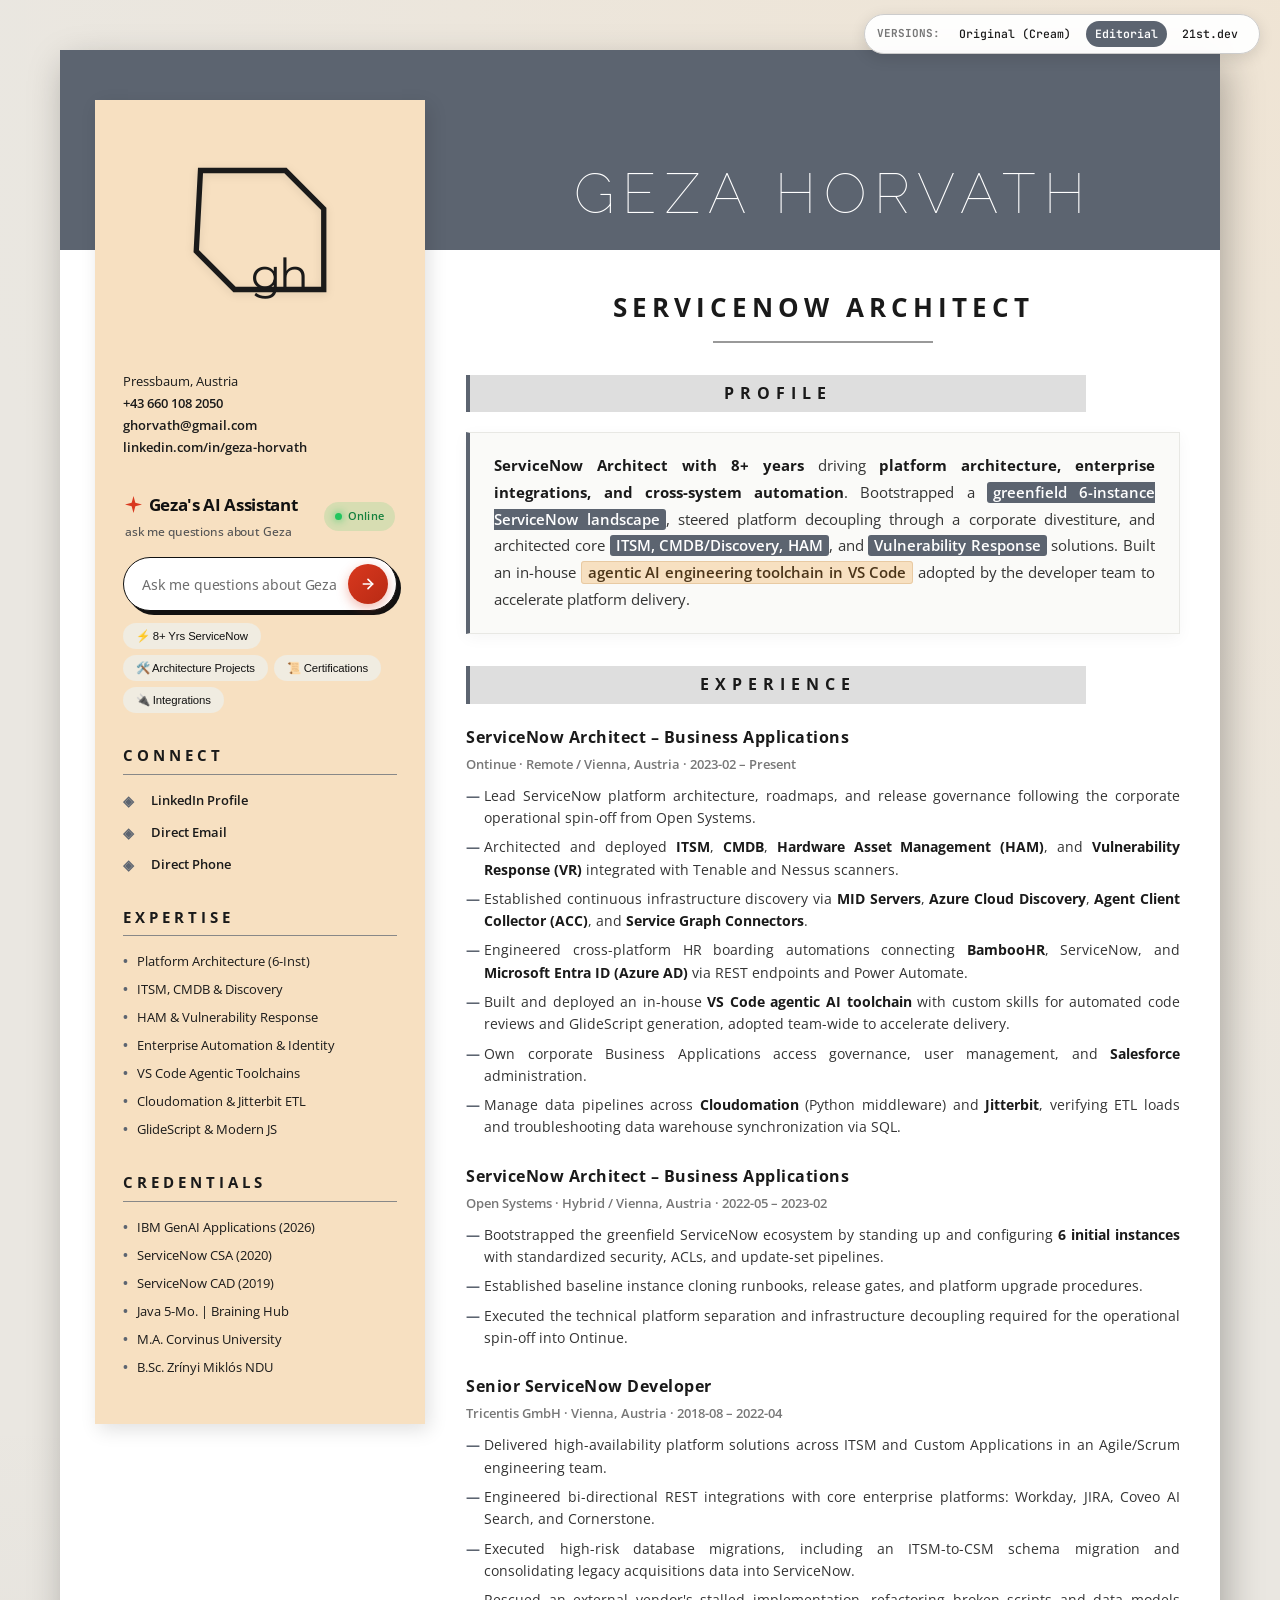
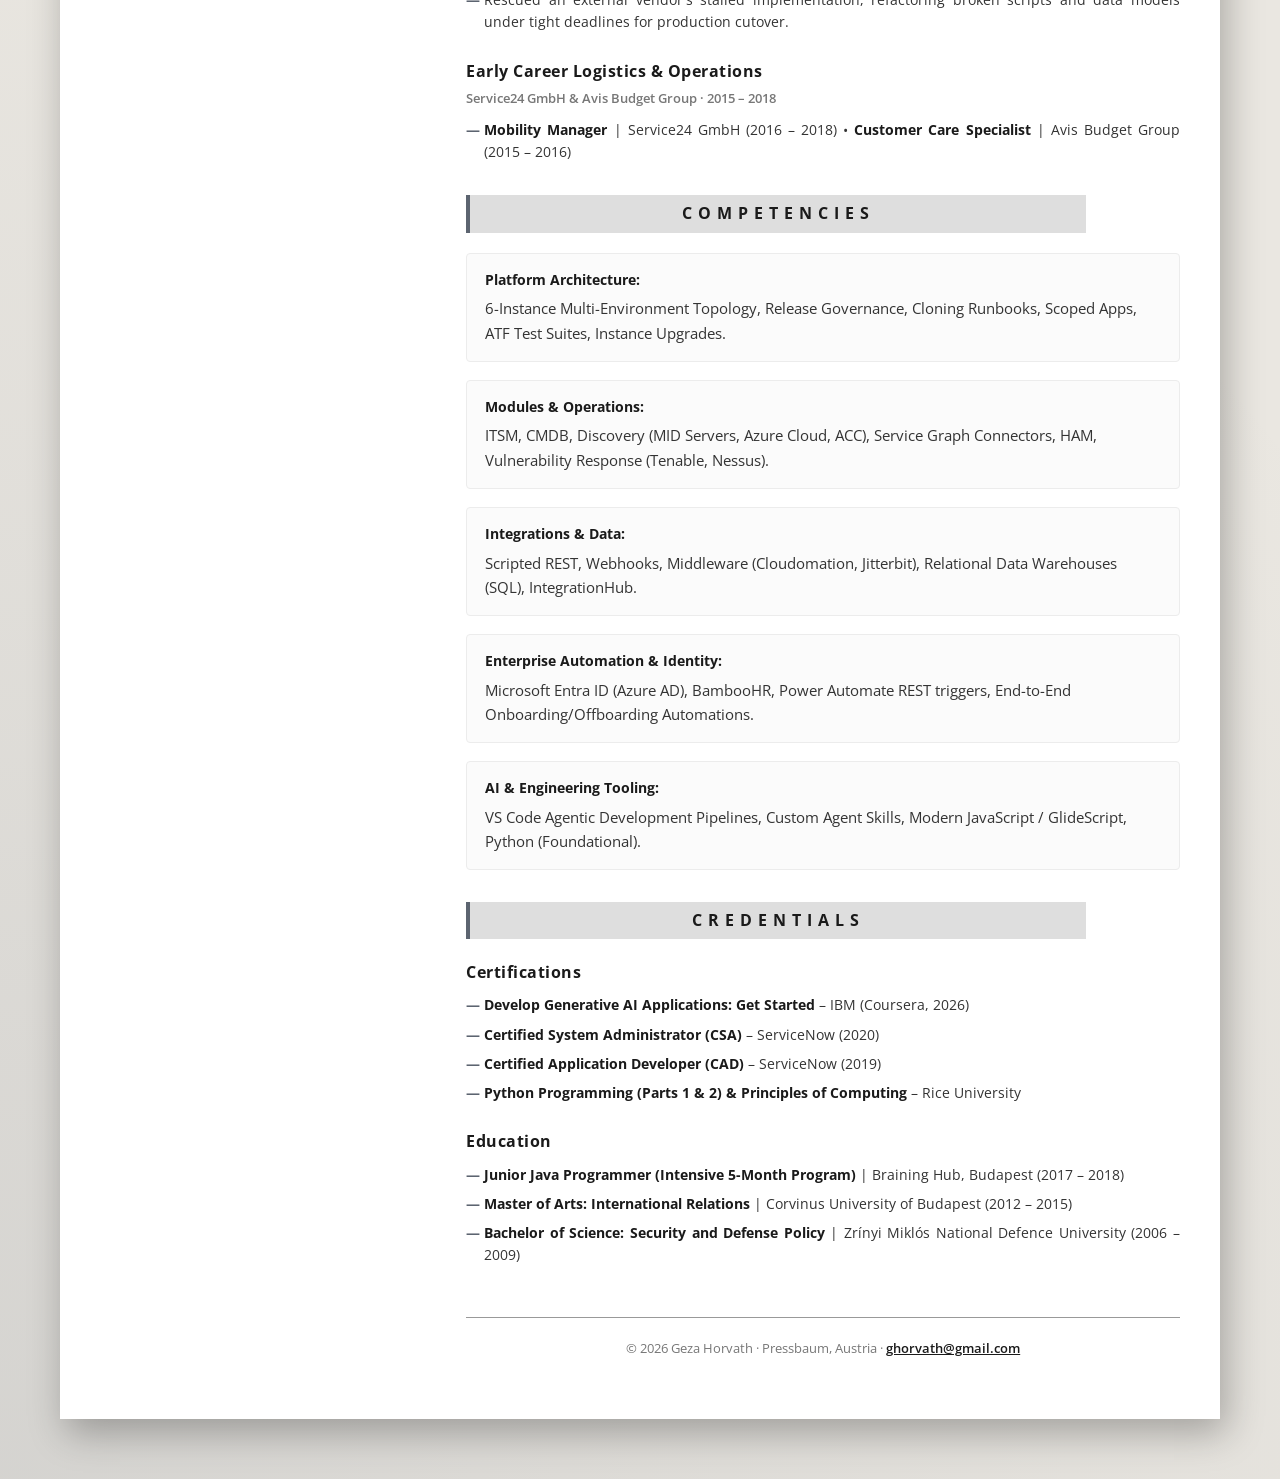
==== v3-mavrk/index.html @ 0e95a92c "Initial commit: Geza CV website with 3 portfolio variants and AI Assistant" ====
<!DOCTYPE html>
<html lang="en">
<head>
  <meta charset="UTF-8">
  <meta name="viewport" content="width=device-width, initial-scale=1.0">
  <title>Geza Horvath — ServiceNow Architect (Editorial Poster Style)</title>
  <meta name="description" content="Resume of Geza Horvath, Enterprise ServiceNow Architect, designed in the editorial poster layout inspired by Kyle Shanks (mavrK).">
  <!-- Fonts -->
  <link href="https://fonts.googleapis.com/css2?family=Montserrat:wght@300;400;600;700&family=Open+Sans:ital,wght@0,300;0,400;0,600;0,700;1,400&family=Raleway:wght@100;200;300;400&family=JetBrains+Mono:wght@400;600&display=swap" rel="stylesheet">
  <link rel="stylesheet" href="styles.css">
  <link rel="stylesheet" href="../shared/chat-widget.css">
</head>
<body>

  <!-- Floating Version Switcher Bar -->
  <div class="version-nav" aria-label="Version Switcher">
    <span class="v-label">Versions:</span>
    <a href="/" class="v-btn">Original (Cream)</a>
    <a href="/v3-mavrk/" class="v-btn active">Editorial</a>
    <a href="/v5-sidebar/" class="v-btn">21st.dev</a>
  </div>

  <div class="page-frame">
    <div class="page">

      <!-- TOP BAR WITH ULTRA-LIGHT TRACKED NAME -->
      <header class="top-bar">
        <div class="name-container">
          <h1 class="author-name">Geza Horvath</h1>
        </div>
      </header>

      <!-- OVERLAPPING WARM BUFF SIDEBAR -->
      <aside class="side-bar">
        
        <!-- Geometric Logo Monogram -->
        <div class="mugshot">
          <div class="logo">
            <svg viewBox="0 0 80 80" class="logo-svg">
              <path d="M 12 12 L 52 12 L 70 30 L 70 68 L 28 68 L 10 50 Z" stroke-width="2.5" fill="none"/>
            </svg>
            <span class="logo-text">gh</span>
          </div>
        </div>

        <div class="contact-details">
          <p class="contact-line">Pressbaum, Austria</p>
          <p class="contact-line"><a href="tel:+436601082050" onclick="event.preventDefault(); copyText('+43 660 108 2050', 'Phone');" title="Click to copy">+43 660 108 2050</a></p>
          <p class="contact-line"><a href="mailto:ghorvath@gmail.com" onclick="event.preventDefault(); copyText('ghorvath@gmail.com', 'Email');" title="Click to copy">ghorvath@gmail.com</a></p>
          <p class="contact-line"><a href="https://www.linkedin.com/in/geza-horvath-16288a185" target="_blank" rel="noreferrer noopener">linkedin.com/in/geza-horvath</a></p>
        </div>

        <!-- Inline AI Cloud Assistant Section -->
        <div id="ai-cloud-container"></div>

        <!-- Social Channels -->
        <h3 class="side-header">Connect</h3>
        <p class="social linkedin">
          <a href="https://www.linkedin.com/in/geza-horvath-16288a185" target="_blank" rel="noreferrer noopener">LinkedIn Profile</a>
        </p>
        <p class="social email">
          <a href="mailto:ghorvath@gmail.com" onclick="event.preventDefault(); copyText('ghorvath@gmail.com', 'Email');">Direct Email</a>
        </p>
        <p class="social phone">
          <a href="tel:+436601082050" onclick="event.preventDefault(); copyText('+43 660 108 2050', 'Phone');">Direct Phone</a>
        </p>

        <!-- Expertise Overview -->
        <h3 class="side-header">Expertise</h3>
        <p class="list-thing">Platform Architecture (6-Inst)</p>
        <p class="list-thing">ITSM, CMDB & Discovery</p>
        <p class="list-thing">HAM & Vulnerability Response</p>
        <p class="list-thing">Enterprise Automation & Identity</p>
        <p class="list-thing">VS Code Agentic Toolchains</p>
        <p class="list-thing">Cloudomation & Jitterbit ETL</p>
        <p class="list-thing">GlideScript & Modern JS</p>

        <!-- Credentials Quick List -->
        <h3 class="side-header">Credentials</h3>
        <p class="list-thing">IBM GenAI Applications (2026)</p>
        <p class="list-thing">ServiceNow CSA (2020)</p>
        <p class="list-thing">ServiceNow CAD (2019)</p>
        <p class="list-thing">Java 5-Mo. | Braining Hub</p>
        <p class="list-thing">M.A. Corvinus University</p>
        <p class="list-thing">B.Sc. Zrínyi Miklós NDU</p>

      </aside>

      <!-- MAIN EDITORIAL CONTENT CONTAINER -->
      <main class="content-container">

        <!-- Title & Subtitle -->
        <h2 class="title">ServiceNow Architect</h2>
        <div class="separator"></div>

        <!-- Section: Profile -->
        <div class="caps greyed">Profile</div>
        <p class="summary-paragraph justified">
          <strong class="highlight-dark">ServiceNow Architect with 8+ years</strong> driving <strong class="highlight-dark">platform architecture, enterprise integrations, and cross-system automation</strong>. Bootstrapped a <strong class="highlight-slate">greenfield 6-instance ServiceNow landscape</strong>, steered platform decoupling through a corporate divestiture, and architected core <strong class="highlight-slate">ITSM, CMDB/Discovery, HAM</strong>, and <strong class="highlight-slate">Vulnerability Response</strong> solutions. Built an in-house <strong class="highlight-buff">agentic AI engineering toolchain in VS Code</strong> adopted by the developer team to accelerate platform delivery.
        </p>

        <!-- Section: Experience -->
        <div class="caps greyed">Experience</div>

        <!-- Job 1 -->
        <div class="job-block">
          <h3 class="job-role">ServiceNow Architect – Business Applications</h3>
          <p class="light">Ontinue · Remote / Vienna, Austria · 2023-02 – Present</p>
          <ul class="verbatim-bullets">
            <li>Lead ServiceNow platform architecture, roadmaps, and release governance following the corporate operational spin-off from Open Systems.</li>
            <li>Architected and deployed <strong>ITSM</strong>, <strong>CMDB</strong>, <strong>Hardware Asset Management (HAM)</strong>, and <strong>Vulnerability Response (VR)</strong> integrated with Tenable and Nessus scanners.</li>
            <li>Established continuous infrastructure discovery via <strong>MID Servers</strong>, <strong>Azure Cloud Discovery</strong>, <strong>Agent Client Collector (ACC)</strong>, and <strong>Service Graph Connectors</strong>.</li>
            <li>Engineered cross-platform HR boarding automations connecting <strong>BambooHR</strong>, ServiceNow, and <strong>Microsoft Entra ID (Azure AD)</strong> via REST endpoints and Power Automate.</li>
            <li>Built and deployed an in-house <strong>VS Code agentic AI toolchain</strong> with custom skills for automated code reviews and GlideScript generation, adopted team-wide to accelerate delivery.</li>
            <li>Own corporate Business Applications access governance, user management, and <strong>Salesforce</strong> administration.</li>
            <li>Manage data pipelines across <strong>Cloudomation</strong> (Python middleware) and <strong>Jitterbit</strong>, verifying ETL loads and troubleshooting data warehouse synchronization via SQL.</li>
          </ul>
        </div>

        <!-- Job 2 -->
        <div class="job-block">
          <h3 class="job-role">ServiceNow Architect – Business Applications</h3>
          <p class="light">Open Systems · Hybrid / Vienna, Austria · 2022-05 – 2023-02</p>
          <ul class="verbatim-bullets">
            <li>Bootstrapped the greenfield ServiceNow ecosystem by standing up and configuring <strong>6 initial instances</strong> with standardized security, ACLs, and update-set pipelines.</li>
            <li>Established baseline instance cloning runbooks, release gates, and platform upgrade procedures.</li>
            <li>Executed the technical platform separation and infrastructure decoupling required for the operational spin-off into Ontinue.</li>
          </ul>
        </div>

        <!-- Job 3 -->
        <div class="job-block">
          <h3 class="job-role">Senior ServiceNow Developer</h3>
          <p class="light">Tricentis GmbH · Vienna, Austria · 2018-08 – 2022-04</p>
          <ul class="verbatim-bullets">
            <li>Delivered high-availability platform solutions across ITSM and Custom Applications in an Agile/Scrum engineering team.</li>
            <li>Engineered bi-directional REST integrations with core enterprise platforms: Workday, JIRA, Coveo AI Search, and Cornerstone.</li>
            <li>Executed high-risk database migrations, including an ITSM-to-CSM schema migration and consolidating legacy acquisitions data into ServiceNow.</li>
            <li>Rescued an external vendor's stalled implementation, refactoring broken scripts and data models under tight deadlines for production cutover.</li>
          </ul>
        </div>

        <!-- Early Career -->
        <div class="job-block">
          <h3 class="job-role">Early Career Logistics & Operations</h3>
          <p class="light">Service24 GmbH & Avis Budget Group · 2015 – 2018</p>
          <ul class="verbatim-bullets">
            <li><strong>Mobility Manager</strong> | Service24 GmbH (2016 – 2018) • <strong>Customer Care Specialist</strong> | Avis Budget Group (2015 – 2016)</li>
          </ul>
        </div>

        <!-- Section: Competencies -->
        <div class="caps greyed">Competencies</div>
        
        <div class="comp-group">
          <h4 class="comp-heading">Platform Architecture:</h4>
          <p class="comp-desc">6-Instance Multi-Environment Topology, Release Governance, Cloning Runbooks, Scoped Apps, ATF Test Suites, Instance Upgrades.</p>
        </div>

        <div class="comp-group">
          <h4 class="comp-heading">Modules & Operations:</h4>
          <p class="comp-desc">ITSM, CMDB, Discovery (MID Servers, Azure Cloud, ACC), Service Graph Connectors, HAM, Vulnerability Response (Tenable, Nessus).</p>
        </div>

        <div class="comp-group">
          <h4 class="comp-heading">Integrations & Data:</h4>
          <p class="comp-desc">Scripted REST, Webhooks, Middleware (Cloudomation, Jitterbit), Relational Data Warehouses (SQL), IntegrationHub.</p>
        </div>

        <div class="comp-group">
          <h4 class="comp-heading">Enterprise Automation & Identity:</h4>
          <p class="comp-desc">Microsoft Entra ID (Azure AD), BambooHR, Power Automate REST triggers, End-to-End Onboarding/Offboarding Automations.</p>
        </div>

        <div class="comp-group">
          <h4 class="comp-heading">AI & Engineering Tooling:</h4>
          <p class="comp-desc">VS Code Agentic Development Pipelines, Custom Agent Skills, Modern JavaScript / GlideScript, Python (Foundational).</p>
        </div>

        <!-- Section: Certifications & Education -->
        <div class="caps greyed">Credentials</div>

        <div class="job-block">
          <h3 class="job-role">Certifications</h3>
          <ul class="verbatim-bullets">
            <li><strong>Develop Generative AI Applications: Get Started</strong> – IBM (Coursera, 2026)</li>
            <li><strong>Certified System Administrator (CSA)</strong> – ServiceNow (2020)</li>
            <li><strong>Certified Application Developer (CAD)</strong> – ServiceNow (2019)</li>
            <li><strong>Python Programming (Parts 1 & 2) & Principles of Computing</strong> – Rice University</li>
          </ul>
        </div>

        <div class="job-block">
          <h3 class="job-role">Education</h3>
          <ul class="verbatim-bullets">
            <li><strong>Junior Java Programmer (Intensive 5-Month Program)</strong> | Braining Hub, Budapest (2017 – 2018)</li>
            <li><strong>Master of Arts: International Relations</strong> | Corvinus University of Budapest (2012 – 2015)</li>
            <li><strong>Bachelor of Science: Security and Defense Policy</strong> | Zrínyi Miklós National Defence University (2006 – 2009)</li>
          </ul>
        </div>

        <footer class="editorial-footer">
          <p>© 2026 Geza Horvath · Pressbaum, Austria · <a href="mailto:ghorvath@gmail.com">ghorvath@gmail.com</a></p>
        </footer>

      </main>

    </div>
  </div>

  <!-- Toast Notification -->
  <div id="toast" class="toast-msg" role="status" aria-live="polite"></div>

  <script src="script.js"></script>
  <script src="../shared/chat-widget.js"></script>
  <script>
    document.addEventListener('DOMContentLoaded', function() {
      ResumeChat.init({
        endpoint: 'http://Gezas-Mac-mini.local:5678/webhook/resume-chat'
      });
    });
  </script>
</body>
</html>
---- v3-mavrk/styles.css ----
/* ==========================================================================
   GEZA HORVATH — PORTFOLIO (VERSION 3: EDITORIAL POSTER STYLE)
   Inspired by: https://codepen.io/mavrK/pen/PzGvdJ
   Palette: Warm Buff (#f7e0c1), Slate Gray (#68707c), Crisp White & Jet Black
   ========================================================================== */

*, *::before, *::after {
  box-sizing: border-box;
  margin: 0;
  padding: 0;
  transition: all 0.25s ease;
}

:root {
  --c-buff: #f7e0c1;
  --c-buff-dark: #e8caa3;
  --c-topbar: #5c6470;
  --c-topbar-dark: #474e59;
  --c-text-dark: #1a1a1a;
  --c-text-body: #333333;
  --c-text-light: #777777;
  --c-greyed: #dedede;
  --c-line: #999999;
  --c-white: #ffffff;

  --font-title: 'Raleway', sans-serif;
  --font-heading: 'Open Sans', sans-serif;
  --font-body: 'Open Sans', sans-serif;
  --font-logo: 'Montserrat', sans-serif;
  --font-mono: 'JetBrains Mono', monospace;
}

html {
  font-size: 15px;
  scroll-behavior: smooth;
}

body {
  font-family: var(--font-body);
  font-size: 14.5px;
  line-height: 1.7;
  color: var(--c-text-body);
  background-color: #eae7e1;
  background-image: 
    radial-gradient(circle at 100% 0%, rgba(247, 224, 193, 0.4) 0%, transparent 40%),
    radial-gradient(circle at 0% 100%, rgba(92, 100, 112, 0.15) 0%, transparent 50%);
  position: relative;
  min-height: 100vh;
  padding-bottom: 60px;
}

/* ==========================================================================
   VERSION SWITCHER BAR
   ========================================================================== */

.version-nav {
  position: fixed;
  top: 14px;
  right: 20px;
  z-index: 100;
  display: flex;
  align-items: center;
  gap: 6px;
  background: rgba(255, 255, 255, 0.94);
  backdrop-filter: blur(12px);
  border: 1px solid #cccccc;
  padding: 6px 12px;
  border-radius: 999px;
  box-shadow: 0 4px 15px rgba(0, 0, 0, 0.12);
}

.v-label {
  font-family: var(--font-mono);
  font-size: 11px;
  font-weight: 700;
  color: var(--c-text-light);
  text-transform: uppercase;
  margin-right: 4px;
}

.v-btn {
  font-family: var(--font-mono);
  font-size: 11.5px;
  font-weight: 500;
  padding: 3px 9px;
  border-radius: 999px;
  color: var(--c-text-dark);
  text-decoration: none;
  transition: all 0.2s ease;
}

.v-btn:hover {
  color: #000;
  background: rgba(0, 0, 0, 0.06);
}

.v-btn.active {
  background: var(--c-topbar);
  color: #fff;
  font-weight: 600;
}

@media (max-width: 800px) {
  .version-nav {
    position: static;
    margin: 12px auto;
    max-width: 92%;
    overflow-x: auto;
    justify-content: flex-start;
  }
}

/* ==========================================================================
   PAGE POSTER CONTAINER
   ========================================================================== */

.page-frame {
  max-width: 1200px;
  margin: 50px auto 0;
  padding: 0 20px;
}

.page {
  position: relative;
  width: 100%;
  background-color: var(--c-white);
  box-shadow: 6px 14px 35px 0px rgba(0, 0, 0, 0.28);
}

/* ==========================================================================
   TOP BAR (DARK SLATE WITH ULTRA-LIGHT NAME)
   ========================================================================== */

.top-bar {
  height: 200px;
  background-color: var(--c-topbar);
  color: #fff;
  position: relative;
  display: flex;
  align-items: flex-end;
  padding-bottom: 25px;
}

.name-container {
  margin-left: calc(340px + 4%);
  width: calc(96% - 340px);
  text-align: center;
}

.author-name {
  font-family: var(--font-title);
  font-size: clamp(32px, 4.5vw, 56px);
  letter-spacing: 8px;
  font-weight: 100;
  text-transform: uppercase;
  line-height: 1.1;
  color: #ffffff;
}

/* ==========================================================================
   OVERLAPPING SIDEBAR (WARM BUFF #f7e0c1)
   ========================================================================== */

.side-bar {
  position: absolute;
  top: 50px;
  left: 3%;
  width: 330px;
  background-color: var(--c-buff);
  padding: 270px 28px 40px;
  z-index: 10;
  box-shadow: 4px 6px 18px rgba(0, 0, 0, 0.12);
}

.mugshot {
  position: absolute;
  top: 35px;
  left: 50%;
  transform: translateX(-50%);
  width: 190px;
  height: 190px;
  display: flex;
  align-items: center;
  justify-content: center;
}

.logo {
  position: relative;
  width: 170px;
  height: 170px;
}

.logo-svg {
  width: 100%;
  height: 100%;
  stroke: #1a1a1a;
  filter: drop-shadow(0 2px 4px rgba(0,0,0,0.1));
}

.logo-text {
  position: absolute;
  top: 54%;
  right: 22%;
  font-family: var(--font-logo);
  font-size: 44px;
  font-weight: 400;
  color: #1a1a1a;
  letter-spacing: -2px;
}

.contact-details {
  margin-bottom: 24px;
}

.contact-line {
  font-size: 13px;
  line-height: 22px;
  color: var(--c-text-dark);
}

.contact-line a {
  color: var(--c-text-dark);
  text-decoration: none;
  font-weight: 600;
}

.contact-line a:hover {
  text-decoration: underline;
  color: var(--c-topbar-dark);
}

/* Side Headers */
.side-header {
  font-family: var(--font-heading);
  font-size: 15px;
  letter-spacing: 4px;
  font-weight: 700;
  text-transform: uppercase;
  color: var(--c-text-dark);
  margin: 30px auto 14px;
  padding-bottom: 5px;
  border-bottom: 1.5px solid #888888;
}

.social {
  position: relative;
  padding-left: 28px;
  margin-bottom: 10px;
  font-size: 13px;
  font-weight: 600;
}

.social a {
  color: var(--c-text-dark);
  text-decoration: none;
}

.social a:hover {
  color: var(--c-topbar-dark);
  text-decoration: underline;
}

.social::before {
  content: "◈";
  position: absolute;
  left: 0;
  top: 0;
  color: var(--c-topbar);
  font-size: 14px;
}

.list-thing {
  font-size: 13px;
  line-height: 22px;
  color: var(--c-text-dark);
  position: relative;
  padding-left: 14px;
  margin-bottom: 6px;
}

.list-thing::before {
  content: "•";
  position: absolute;
  left: 0;
  color: var(--c-topbar);
  font-weight: bold;
}

/* ==========================================================================
   RIGHT CONTENT CONTAINER
   ========================================================================== */

.content-container {
  margin-left: calc(340px + 4%);
  width: calc(96% - 340px);
  padding: 35px 40px 60px 20px;
}

.title {
  text-align: center;
  font-family: var(--font-heading);
  font-size: 26px;
  letter-spacing: 5px;
  font-weight: 700;
  text-transform: uppercase;
  color: var(--c-text-dark);
  margin-bottom: 12px;
}

.separator {
  width: 220px;
  height: 2px;
  background-color: var(--c-line);
  margin: 0 auto 30px;
}

/* Iconic mavrK .caps.greyed banner */
.caps {
  text-transform: uppercase;
}

.greyed {
  background-color: var(--c-greyed);
  width: 100%;
  max-width: 620px;
  text-align: center;
  font-family: var(--font-heading);
  font-size: 16px;
  letter-spacing: 6px;
  font-weight: 700;
  color: var(--c-text-dark);
  padding: 5px 0;
  margin: 32px auto 20px 0;
  border-left: 4px solid var(--c-topbar);
}

.summary-paragraph {
  font-size: 14.5px;
  line-height: 1.84;
  color: var(--c-text-body);
  margin-bottom: 30px;
  padding: 20px 24px;
  background: #fafaf8;
  border: 1px solid #e8e8e4;
  border-left: 4px solid var(--c-topbar);
  box-shadow: 0 4px 15px rgba(0, 0, 0, 0.04);
}

.summary-paragraph.justified {
  text-align: justify;
  text-justify: inter-word;
  hyphens: auto;
}

.summary-paragraph .highlight-dark {
  color: var(--c-text-dark);
  font-weight: 700;
}

.summary-paragraph .highlight-slate {
  color: #ffffff;
  font-weight: 600;
  background: var(--c-topbar);
  padding: 1px 6px;
  border-radius: 3px;
}

.summary-paragraph .highlight-buff {
  color: #4a3419;
  font-weight: 600;
  background: var(--c-buff);
  border: 1px solid var(--c-buff-dark);
  padding: 1px 6px;
  border-radius: 3px;
}

/* Job Blocks */
.job-block {
  margin-bottom: 24px;
}

.job-role {
  font-family: var(--font-heading);
  font-size: 16px;
  letter-spacing: 0.5px;
  font-weight: 700;
  color: var(--c-text-dark);
  margin-bottom: 2px;
}

.light {
  color: var(--c-text-light);
  font-size: 13px;
  font-weight: 600;
  margin-bottom: 10px;
}

/* Verbatim Bullet Points */
.verbatim-bullets {
  list-style: none;
  display: flex;
  flex-direction: column;
  gap: 7px;
  margin-top: 8px;
}

.verbatim-bullets li {
  position: relative;
  padding-left: 18px;
  font-size: 13.5px;
  line-height: 1.65;
  color: var(--c-text-body);
  text-align: justify;
}

.verbatim-bullets li::before {
  content: "—";
  position: absolute;
  left: 0;
  color: var(--c-topbar);
  font-weight: bold;
}

.verbatim-bullets li strong {
  color: var(--c-text-dark);
}

/* Competency Group */
.comp-group {
  margin-bottom: 18px;
  background: #fbfbfb;
  border: 1px solid #ececec;
  padding: 14px 18px;
  border-radius: 4px;
}

.comp-heading {
  font-size: 14px;
  font-weight: 700;
  color: var(--c-text-dark);
  margin-bottom: 6px;
}

/* Editorial Footer */
.editorial-footer {
  margin-top: 50px;
  padding-top: 20px;
  border-top: 1px solid var(--c-line);
  font-size: 12.5px;
  color: var(--c-text-light);
  text-align: center;
}

.editorial-footer a {
  color: var(--c-text-dark);
  font-weight: 600;
}

/* Toast */
.toast-msg {
  position: fixed;
  bottom: 24px;
  right: 24px;
  z-index: 100;
  background: var(--c-topbar-dark);
  color: #fff;
  border: 1px solid var(--c-buff);
  padding: 10px 18px;
  border-radius: 6px;
  font-family: var(--font-mono);
  font-size: 12px;
  box-shadow: 0 8px 20px rgba(0, 0, 0, 0.25);
  opacity: 0;
  transform: translateY(15px);
  transition: all 0.25s ease;
  pointer-events: none;
}

.toast-msg.visible {
  opacity: 1;
  transform: translateY(0);
}

/* Responsive Breakpoints */
@media screen and (max-width: 1024px) {
  .top-bar {
    height: auto;
    padding: 30px 20px;
  }
  .name-container {
    margin-left: 0;
    width: 100%;
  }
  .side-bar {
    position: static;
    width: 100%;
    padding: 30px 24px;
    box-shadow: none;
  }
  .mugshot {
    position: static;
    transform: none;
    margin: 0 auto 20px;
  }
  .content-container {
    margin-left: 0;
    width: 100%;
    padding: 30px 24px;
  }
}
---- shared/chat-widget.css ----
/* ==========================================================================
   AI Career Assistant - Prominent Sidebar Section
   Features:
   - Titled section "Geza's AI Assistant" with subtext & live status bar
   - Large gradient-shadow input (inspired by 21st.dev gradient-chat-input)
   - Animated 3D-effect thinking orb (inspired by Dribbble AI bot sphere)
   - Contoured answer bubble with dynamic sizing & markdown formatting
   ========================================================================== */

:root {
  --ai-card-bg: transparent;
  --ai-card-border: transparent;
  --ai-text-title: #0F172A;
  --ai-text-sub: #64748B;
  --ai-text-body: #1E293B;
  --ai-accent: #B45309;
  --ai-accent-hover: #92400E;
  --ai-accent-rgb: 180, 83, 9;
  --ai-input-bg: #FFFFFF;
  --ai-input-border: #E2DDD0;
  --ai-input-shadow: 0 12px 32px -6px rgba(41, 37, 36, 0.12), 0 4px 12px -2px rgba(0, 0, 0, 0.05);
  --ai-input-shadow-focus: 0 16px 40px -6px rgba(180, 83, 9, 0.22), 0 0 0 3px rgba(180, 83, 9, 0.15);
  --ai-bubble-bg: #FFFFFF;
  --ai-bubble-border: #E8E2D5;
  --ai-bubble-shadow: 0 16px 36px -8px rgba(180, 83, 9, 0.14), 0 4px 14px rgba(0, 0, 0, 0.05);
  --ai-pill-bg: #EFECE3;
  --ai-pill-hover: #E2DDD0;
  --ai-pill-text: #44403C;
  --ai-status-bg: rgba(34, 197, 94, 0.12);
  --ai-status-text: #15803D;
  --ai-status-dot: #22C55E;
}

/* Theme Adaptation: Editorial (v3-mavrk) */
body.editorial-theme,
.page-frame ~ .ai-assistant-container,
body:has(.page-frame) .ai-assistant-container {
  --ai-text-title: #111111;
  --ai-text-sub: #555555;
  --ai-text-body: #111111;
  --ai-accent: #D9381E;
  --ai-accent-hover: #B82A14;
  --ai-accent-rgb: 217, 56, 30;
  --ai-input-bg: #FFFFFF;
  --ai-input-border: #111111;
  --ai-input-shadow: 4px 4px 0px #111111;
  --ai-input-shadow-focus: 6px 6px 0px #D9381E;
  --ai-bubble-bg: #FFFFFF;
  --ai-bubble-border: #111111;
  --ai-bubble-shadow: 6px 6px 0px #111111;
  --ai-pill-bg: #F0ECE1;
  --ai-pill-hover: #E4DDCF;
  --ai-pill-text: #111111;
  --ai-status-bg: rgba(34, 197, 94, 0.15);
  --ai-status-text: #15803D;
}

/* Theme Adaptation: 21st.dev Dark Mode */
html.dark .ai-assistant-container,
body.dark .ai-assistant-container,
.dark .ai-assistant-container {
  --ai-text-title: #F4F4F5;
  --ai-text-sub: #A1A1AA;
  --ai-text-body: #E4E4E7;
  --ai-accent: #38BDF8;
  --ai-accent-hover: #0EA5E9;
  --ai-accent-rgb: 56, 189, 248;
  --ai-input-bg: #18181B;
  --ai-input-border: #27272A;
  --ai-input-shadow: 0 16px 36px -8px rgba(0, 0, 0, 0.6), 0 4px 12px rgba(0, 0, 0, 0.4);
  --ai-input-shadow-focus: 0 18px 42px -6px rgba(56, 189, 248, 0.25), 0 0 0 2px rgba(56, 189, 248, 0.3);
  --ai-bubble-bg: #18181B;
  --ai-bubble-border: #27272A;
  --ai-bubble-shadow: 0 16px 38px -8px rgba(0, 0, 0, 0.6);
  --ai-pill-bg: #27272A;
  --ai-pill-hover: #3F3F46;
  --ai-pill-text: #E4E4E7;
  --ai-status-bg: rgba(34, 197, 94, 0.18);
  --ai-status-text: #4ADE80;
}

/* ==========================================================================
   AI ASSISTANT CONTAINER & CARD
   ========================================================================== */

.ai-assistant-container {
  margin-top: 32px;
  margin-bottom: 28px;
  width: 100%;
  max-width: 440px;
  display: flex;
  flex-direction: column;
  gap: 14px;
  font-family: inherit;
  position: relative;
  z-index: 20;
}

/* Section Header: Title, Subtext, and Status Bar */
.ai-section-header {
  display: flex;
  align-items: center;
  justify-content: space-between;
  gap: 12px;
  padding: 0 2px;
}

.ai-titles {
  display: flex;
  flex-direction: column;
  gap: 3px;
}

.ai-section-title {
  font-size: 1.15rem;
  font-weight: 700;
  letter-spacing: -0.02em;
  color: var(--ai-text-title);
  margin: 0;
  display: flex;
  align-items: center;
  gap: 7px;
}

.ai-sparkle-icon {
  display: inline-flex;
  color: var(--ai-accent);
}

.ai-section-subtext {
  font-size: 0.82rem;
  font-weight: 500;
  color: var(--ai-text-sub);
  margin: 0;
  letter-spacing: -0.01em;
}

/* Live Status Badge */
.ai-status-badge {
  display: inline-flex;
  align-items: center;
  gap: 6px;
  padding: 5px 11px;
  border-radius: 9999px;
  background-color: var(--ai-status-bg);
  color: var(--ai-status-text);
  font-size: 0.74rem;
  font-weight: 600;
  letter-spacing: 0.01em;
  flex-shrink: 0;
  user-select: none;
}

.ai-status-dot {
  width: 7px;
  height: 7px;
  border-radius: 50%;
  background-color: var(--ai-status-dot);
  box-shadow: 0 0 8px var(--ai-status-dot);
  animation: aiStatusPulse 2s infinite ease-in-out;
}

@keyframes aiStatusPulse {
  0%, 100% { opacity: 1; transform: scale(1); }
  50% { opacity: 0.5; transform: scale(0.85); }
}

/* ==========================================================================
   LARGER GRADIENT CHAT INPUT BAR (Inspired by 21st.dev Gradient Input)
   ========================================================================== */

.ai-input-form {
  position: relative;
  display: flex;
  align-items: center;
  background-color: var(--ai-input-bg);
  border: 1.5px solid var(--ai-input-border);
  border-radius: 9999px;
  padding: 6px 8px 6px 18px;
  min-height: 54px;
  box-shadow: var(--ai-input-shadow);
  transition: all 0.25s cubic-bezier(0.16, 1, 0.3, 1);
}

.ai-input-form:hover {
  border-color: var(--ai-accent);
}

.ai-input-form:focus-within {
  border-color: var(--ai-accent);
  box-shadow: var(--ai-input-shadow-focus);
  transform: translateY(-1px);
}

.ai-input-field {
  flex: 1;
  background: transparent;
  border: none;
  outline: none;
  color: var(--ai-text-title);
  font-family: inherit;
  font-size: 0.94rem;
  font-weight: 450;
  letter-spacing: -0.01em;
  padding-right: 10px;
}

.ai-input-field::placeholder {
  color: var(--ai-text-sub);
  opacity: 0.85;
}

/* Modern Circular Submit Button */
.ai-send-btn {
  width: 40px;
  height: 40px;
  border-radius: 50%;
  background: linear-gradient(135deg, var(--ai-accent), var(--ai-accent-hover));
  color: #FFFFFF;
  border: none;
  display: flex;
  align-items: center;
  justify-content: center;
  cursor: pointer;
  flex-shrink: 0;
  box-shadow: 0 4px 12px rgba(var(--ai-accent-rgb), 0.35);
  transition: all 0.22s cubic-bezier(0.16, 1, 0.3, 1);
}

.ai-send-btn:hover:not(:disabled) {
  transform: scale(1.08);
  box-shadow: 0 6px 16px rgba(var(--ai-accent-rgb), 0.45);
}

.ai-send-btn:disabled {
  opacity: 0.45;
  cursor: not-allowed;
  transform: none;
  box-shadow: none;
}

/* ==========================================================================
   QUICK SUGGESTION PILLS
   ========================================================================== */

.ai-suggestion-pills {
  display: flex;
  flex-wrap: wrap;
  gap: 6px;
  margin-top: -2px;
}

.ai-pill-btn {
  background-color: var(--ai-pill-bg);
  color: var(--ai-pill-text);
  border: 1px solid transparent;
  border-radius: 9999px;
  padding: 5px 12px;
  font-size: 0.76rem;
  font-weight: 500;
  cursor: pointer;
  letter-spacing: -0.01em;
  transition: all 0.18s cubic-bezier(0.16, 1, 0.3, 1);
  user-select: none;
}

.ai-pill-btn:hover {
  background-color: var(--ai-pill-hover);
  border-color: var(--ai-accent);
  color: var(--ai-accent);
  transform: translateY(-1px);
}

/* ==========================================================================
   ANIMATED THINKING ORB (Inspired by Dribbble AI Chat Bot Sphere)
   ========================================================================== */

.ai-stage {
  width: 100%;
  min-height: 0;
  display: none;
  margin-top: 4px;
  position: relative;
}

.ai-stage.active {
  display: block;
  animation: aiStageAppear 0.3s cubic-bezier(0.16, 1, 0.3, 1) forwards;
}

@keyframes aiStageAppear {
  0% { opacity: 0; transform: translateY(10px) scale(0.97); }
  100% { opacity: 1; transform: translateY(0) scale(1); }
}

.ai-thinking-card {
  display: flex;
  flex-direction: column;
  align-items: center;
  justify-content: center;
  gap: 16px;
  padding: 26px 20px;
  background-color: var(--ai-bubble-bg);
  border: 1.5px solid var(--ai-bubble-border);
  border-radius: 24px;
  box-shadow: var(--ai-bubble-shadow);
  position: relative;
  overflow: hidden;
}

/* The Luminous AI Orb */
.ai-orb-wrapper {
  position: relative;
  width: 64px;
  height: 64px;
  display: flex;
  align-items: center;
  justify-content: center;
}

/* Ambient Glow Aura */
.ai-orb-glow {
  position: absolute;
  width: 80px;
  height: 80px;
  border-radius: 50%;
  background: radial-gradient(circle, rgba(var(--ai-accent-rgb), 0.45) 0%, rgba(245, 158, 11, 0.25) 50%, transparent 75%);
  filter: blur(12px);
  animation: orbGlowPulse 2.4s infinite ease-in-out;
}

/* Inner Morphing Spherical Core */
.ai-orb-core {
  position: relative;
  width: 52px;
  height: 52px;
  border-radius: 50%;
  background: radial-gradient(circle at 35% 30%, #FFE082 0%, var(--ai-accent) 45%, #7C2D12 85%);
  box-shadow: 
    inset 0 2px 6px rgba(255, 255, 255, 0.8),
    inset 0 -3px 8px rgba(0, 0, 0, 0.4),
    0 8px 24px rgba(var(--ai-accent-rgb), 0.4);
  animation: orbFluidMorph 3.5s infinite ease-in-out, orbRotate 6s infinite linear;
  overflow: hidden;
}

/* Internal Swirling Wave Layer */
.ai-orb-wave {
  position: absolute;
  top: -20%;
  left: -20%;
  width: 140%;
  height: 140%;
  border-radius: 42%;
  background: radial-gradient(circle at 50% 50%, rgba(255, 255, 255, 0.6) 0%, transparent 60%);
  animation: orbWaveSpin 2.8s infinite linear;
  mix-blend-mode: overlay;
}

@keyframes orbGlowPulse {
  0%, 100% { transform: scale(0.95); opacity: 0.55; }
  50% { transform: scale(1.2); opacity: 0.9; }
}

@keyframes orbFluidMorph {
  0%, 100% { border-radius: 50% 50% 48% 52% / 52% 48% 50% 50%; transform: scale(1); }
  33% { border-radius: 54% 46% 52% 48% / 46% 54% 48% 52%; transform: scale(1.05); }
  66% { border-radius: 48% 52% 46% 54% / 52% 48% 54% 46%; transform: scale(0.97); }
}

@keyframes orbRotate {
  0% { transform: rotate(0deg); }
  100% { transform: rotate(360deg); }
}

@keyframes orbWaveSpin {
  0% { transform: rotate(0deg); }
  100% { transform: rotate(-360deg); }
}

/* Thinking Text Label */
.ai-thinking-label {
  display: flex;
  align-items: center;
  gap: 8px;
  font-size: 0.84rem;
  font-weight: 500;
  color: var(--ai-text-sub);
  letter-spacing: -0.01em;
}

.ai-thinking-dots {
  display: inline-flex;
  gap: 4px;
}

.ai-thinking-dots span {
  width: 5px;
  height: 5px;
  border-radius: 50%;
  background-color: var(--ai-accent);
  animation: dotPulse 1.2s infinite ease-in-out;
}

.ai-thinking-dots span:nth-child(2) { animation-delay: 0.2s; }
.ai-thinking-dots span:nth-child(3) { animation-delay: 0.4s; }

@keyframes dotPulse {
  0%, 80%, 100% { transform: scale(0.7); opacity: 0.4; }
  40% { transform: scale(1.2); opacity: 1; }
}

/* ==========================================================================
   APPROPRIATELY SIZED ANSWER BUBBLE
   ========================================================================== */

.ai-answer-bubble {
  background-color: var(--ai-bubble-bg);
  color: var(--ai-text-body);
  border: 1.5px solid var(--ai-bubble-border);
  border-radius: 22px 22px 22px 8px;
  padding: 18px 20px 16px 20px;
  box-shadow: var(--ai-bubble-shadow);
  display: flex;
  flex-direction: column;
  gap: 10px;
  position: relative;
  transition: all 0.25s ease;
  animation: bubbleFloat 4s infinite ease-in-out;
}

@keyframes bubbleFloat {
  0%, 100% { transform: translateY(0); }
  50% { transform: translateY(-3px); }
}

/* Bubble Header: Question Pill & Dismiss ✕ */
.ai-bubble-header {
  display: flex;
  align-items: center;
  justify-content: space-between;
  gap: 10px;
  border-bottom: 1px solid var(--ai-bubble-border);
  padding-bottom: 8px;
}

.ai-question-tag {
  font-size: 0.78rem;
  font-weight: 600;
  color: var(--ai-accent);
  background-color: var(--ai-pill-bg);
  padding: 3px 10px;
  border-radius: 9999px;
  max-width: calc(100% - 28px);
  white-space: nowrap;
  overflow: hidden;
  text-overflow: ellipsis;
}

.ai-dismiss-btn {
  background: transparent;
  border: none;
  color: var(--ai-text-sub);
  cursor: pointer;
  padding: 3px;
  width: 24px;
  height: 24px;
  border-radius: 50%;
  display: flex;
  align-items: center;
  justify-content: center;
  transition: all 0.15s ease;
  flex-shrink: 0;
}

.ai-dismiss-btn:hover {
  background-color: var(--ai-pill-hover);
  color: var(--ai-text-title);
  transform: scale(1.1);
}

/* Bubble Body: Rendered Answer */
.ai-bubble-body {
  font-size: 0.89rem;
  line-height: 1.55;
  color: var(--ai-text-body);
  max-height: 320px;
  overflow-y: auto;
  scrollbar-width: thin;
  padding-right: 4px;
}

.ai-bubble-body p {
  margin: 0 0 8px 0;
}

.ai-bubble-body p:last-child {
  margin-bottom: 0;
}

.ai-bubble-body ul, .ai-bubble-body ol {
  margin: 6px 0;
  padding-left: 18px;
}

.ai-bubble-body li {
  margin-bottom: 4px;
}

.ai-bubble-body a {
  color: var(--ai-accent);
  text-decoration: underline;
  font-weight: 500;
}

/* Bubble Footer: Clean Latency Tag (No host/model mentions) */
.ai-bubble-footer {
  display: flex;
  align-items: center;
  justify-content: flex-end;
  font-size: 0.72rem;
  color: var(--ai-text-sub);
  margin-top: 4px;
}

.ai-bubble-latency {
  font-weight: 500;
  letter-spacing: -0.01em;
}

/* Responsive */
@media (max-width: 1023px) {
  .ai-assistant-container {
    max-width: 100%;
    margin-top: 24px;
    margin-bottom: 28px;
  }
}
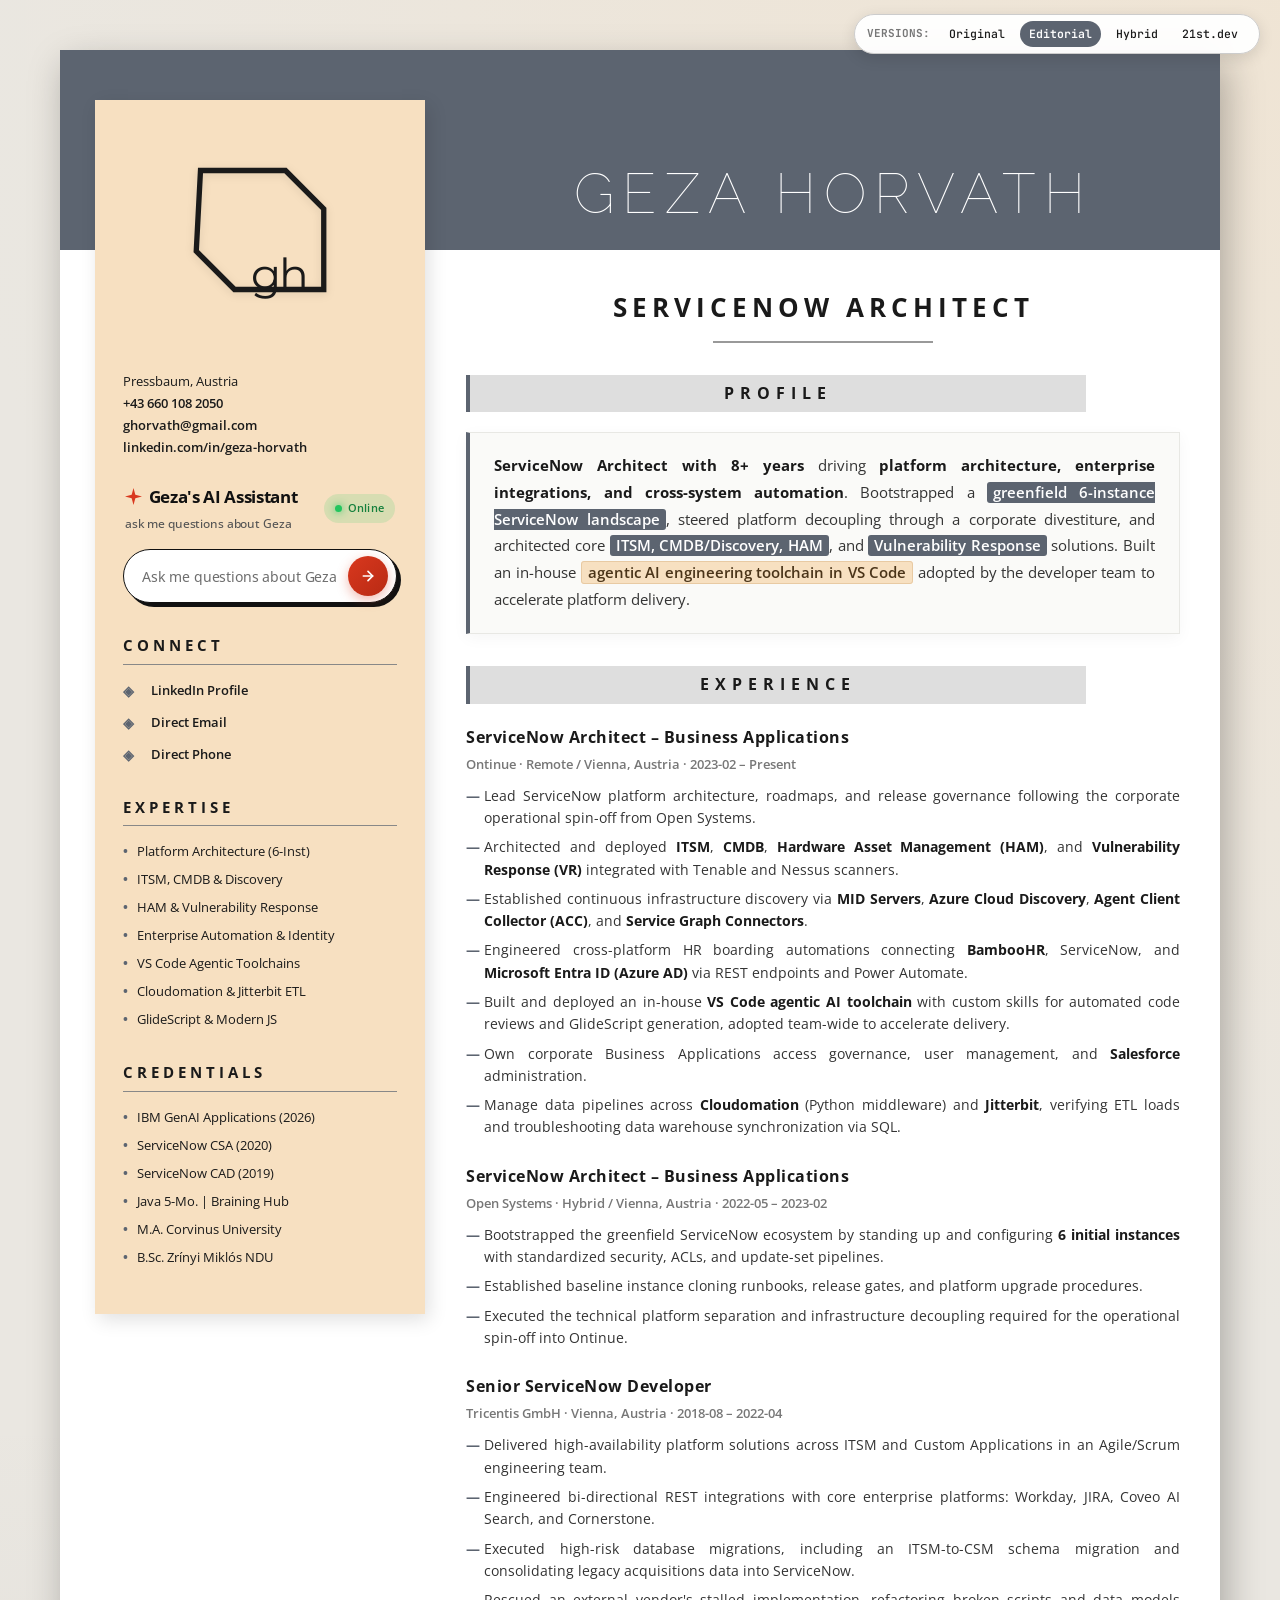
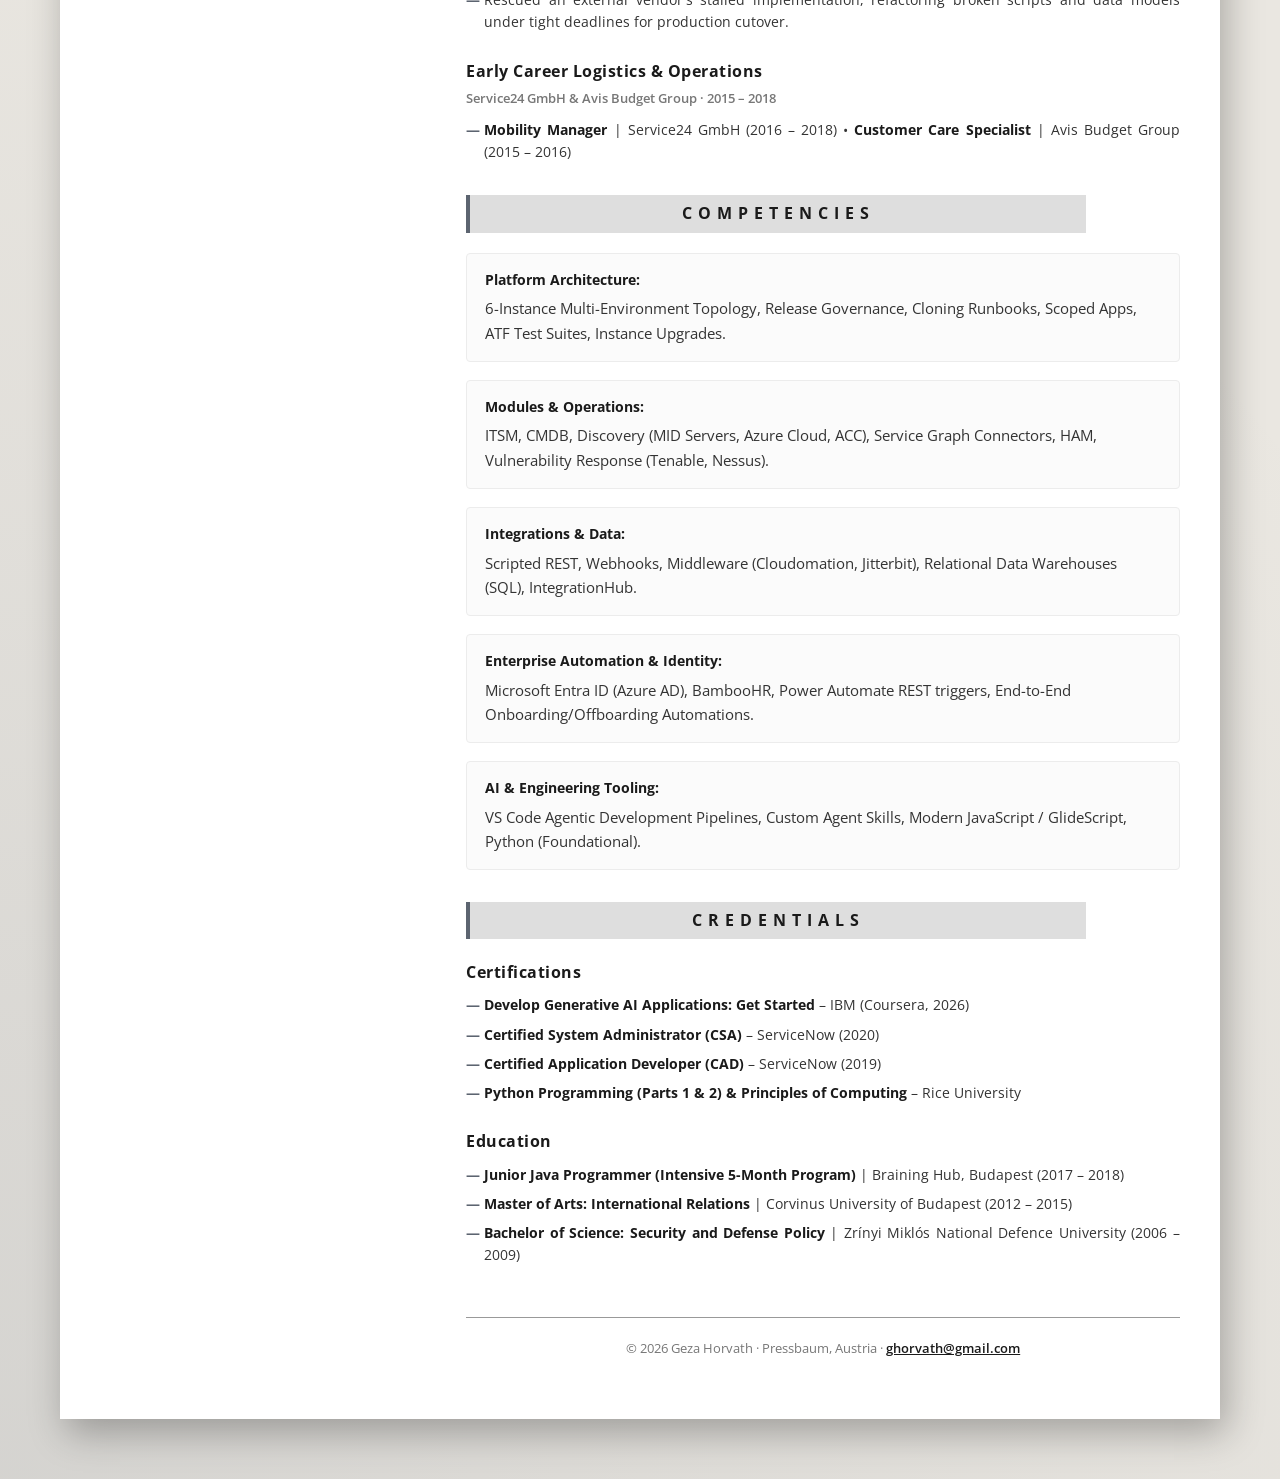
==== commit 15034b6c: "initial commit of the hybrid page" ====
--- a/v3-mavrk/index.html
+++ b/v3-mavrk/index.html
@@ -15,8 +15,9 @@
   <!-- Floating Version Switcher Bar -->
   <div class="version-nav" aria-label="Version Switcher">
     <span class="v-label">Versions:</span>
-    <a href="/" class="v-btn">Original (Cream)</a>
+    <a href="/" class="v-btn">Original</a>
     <a href="/v3-mavrk/" class="v-btn active">Editorial</a>
+    <a href="/v4-editorial/" class="v-btn">Hybrid</a>
     <a href="/v5-sidebar/" class="v-btn">21st.dev</a>
   </div>
 
--- a/shared/chat-widget.css
+++ b/shared/chat-widget.css
@@ -84,8 +84,8 @@
    ========================================================================== */
 
 .ai-assistant-container {
-  margin-top: 32px;
-  margin-bottom: 28px;
+  margin-top: 24px;
+  margin-bottom: 24px;
   width: 100%;
   max-width: 440px;
   display: flex;
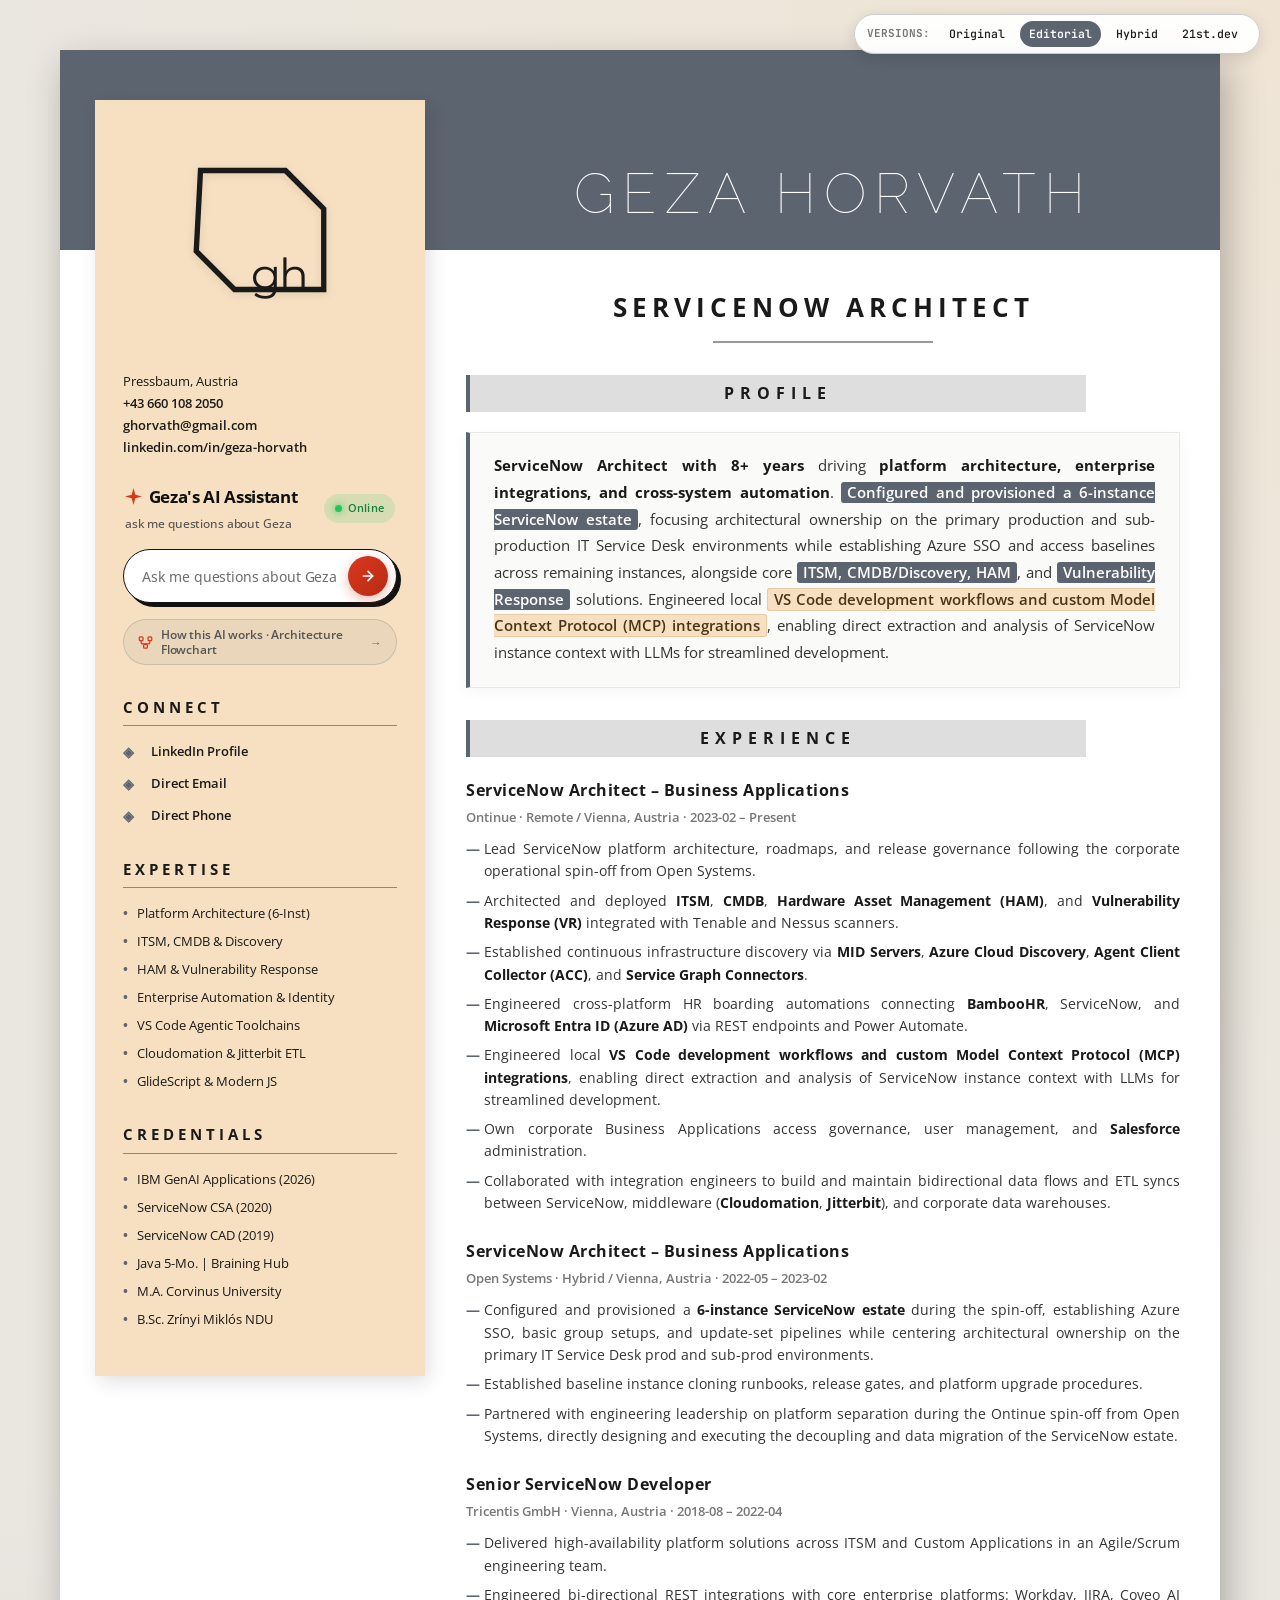
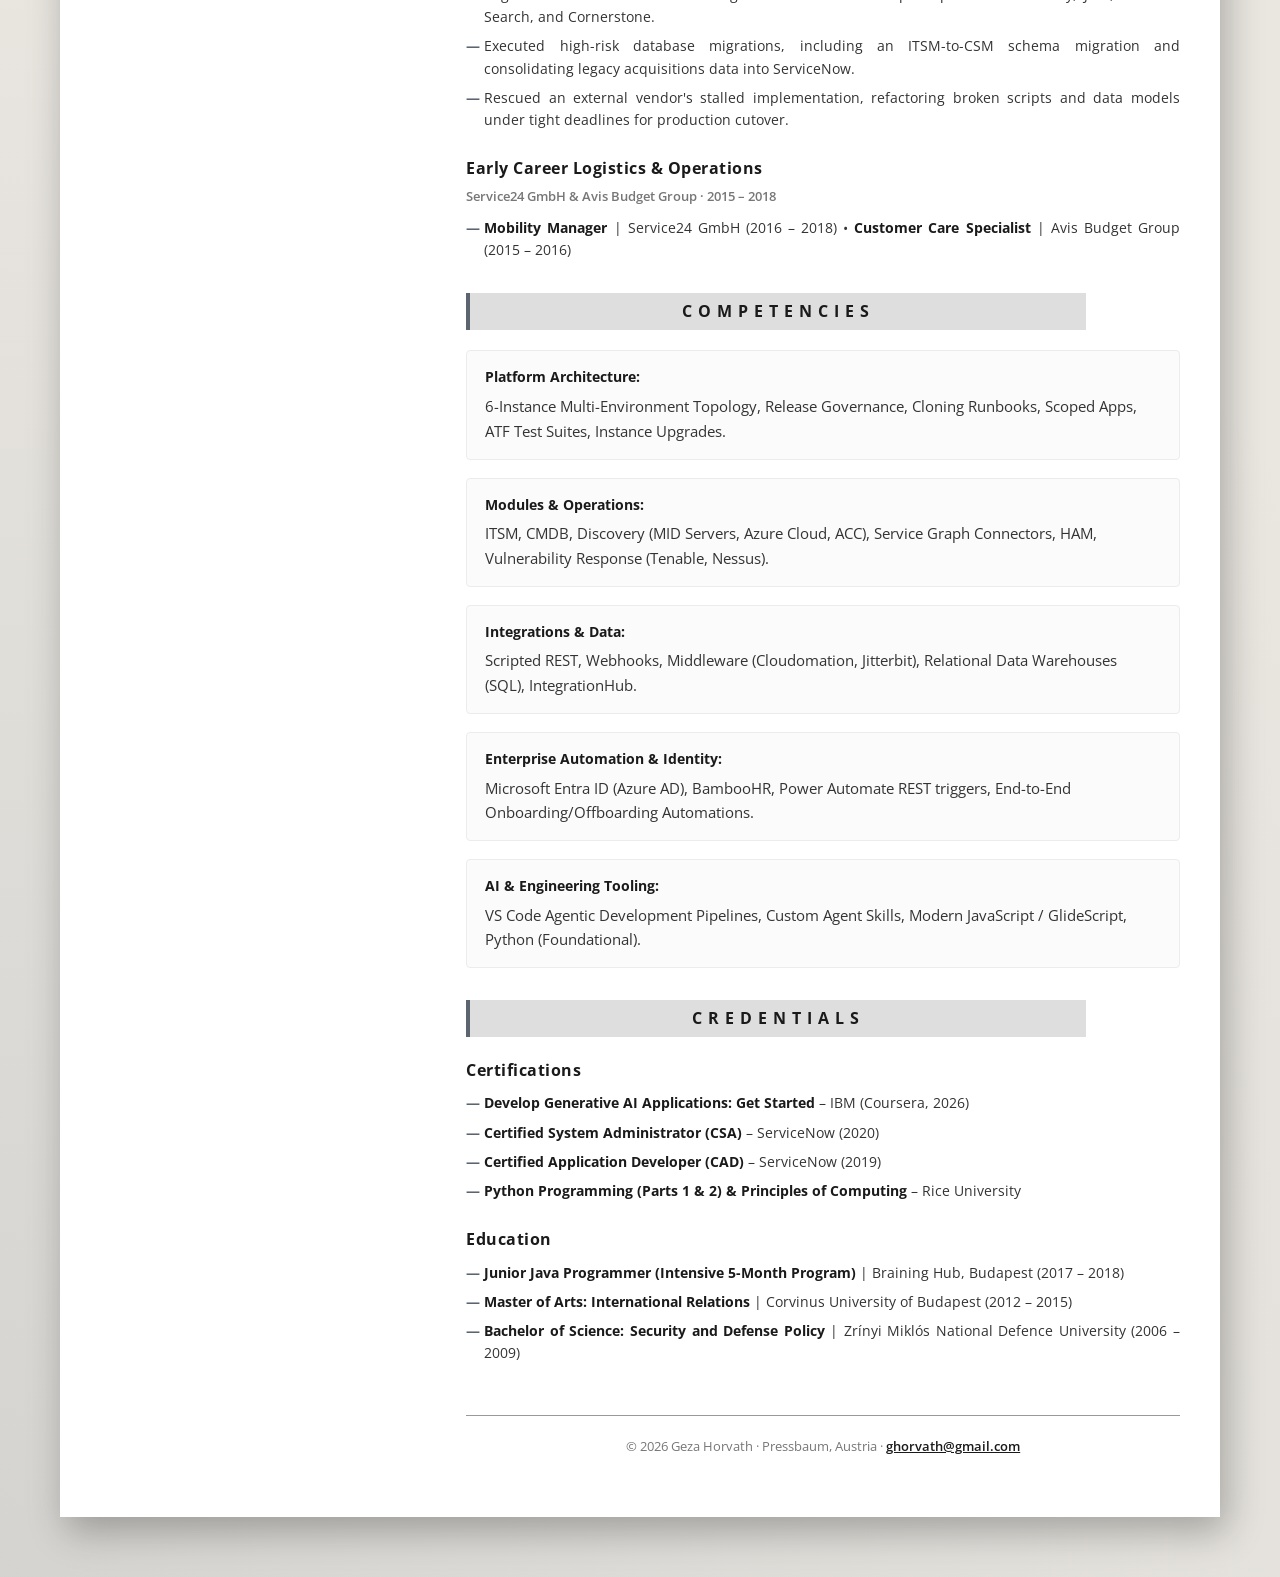
==== commit 9d98e1b8: "refactor(copy): calibrate claims to factual engineering scope and sync n8n KB" ====
--- a/v3-mavrk/index.html
+++ b/v3-mavrk/index.html
@@ -97,7 +97,7 @@
         <!-- Section: Profile -->
         <div class="caps greyed">Profile</div>
         <p class="summary-paragraph justified">
-          <strong class="highlight-dark">ServiceNow Architect with 8+ years</strong> driving <strong class="highlight-dark">platform architecture, enterprise integrations, and cross-system automation</strong>. Bootstrapped a <strong class="highlight-slate">greenfield 6-instance ServiceNow landscape</strong>, steered platform decoupling through a corporate divestiture, and architected core <strong class="highlight-slate">ITSM, CMDB/Discovery, HAM</strong>, and <strong class="highlight-slate">Vulnerability Response</strong> solutions. Built an in-house <strong class="highlight-buff">agentic AI engineering toolchain in VS Code</strong> adopted by the developer team to accelerate platform delivery.
+          <strong class="highlight-dark">ServiceNow Architect with 8+ years</strong> driving <strong class="highlight-dark">platform architecture, enterprise integrations, and cross-system automation</strong>. <strong class="highlight-slate">Configured and provisioned a 6-instance ServiceNow estate</strong>, focusing architectural ownership on the primary production and sub-production IT Service Desk environments while establishing Azure SSO and access baselines across remaining instances, alongside core <strong class="highlight-slate">ITSM, CMDB/Discovery, HAM</strong>, and <strong class="highlight-slate">Vulnerability Response</strong> solutions. Engineered local <strong class="highlight-buff">VS Code development workflows and custom Model Context Protocol (MCP) integrations</strong>, enabling direct extraction and analysis of ServiceNow instance context with LLMs for streamlined development.
         </p>
 
         <!-- Section: Experience -->
@@ -112,9 +112,9 @@
             <li>Architected and deployed <strong>ITSM</strong>, <strong>CMDB</strong>, <strong>Hardware Asset Management (HAM)</strong>, and <strong>Vulnerability Response (VR)</strong> integrated with Tenable and Nessus scanners.</li>
             <li>Established continuous infrastructure discovery via <strong>MID Servers</strong>, <strong>Azure Cloud Discovery</strong>, <strong>Agent Client Collector (ACC)</strong>, and <strong>Service Graph Connectors</strong>.</li>
             <li>Engineered cross-platform HR boarding automations connecting <strong>BambooHR</strong>, ServiceNow, and <strong>Microsoft Entra ID (Azure AD)</strong> via REST endpoints and Power Automate.</li>
-            <li>Built and deployed an in-house <strong>VS Code agentic AI toolchain</strong> with custom skills for automated code reviews and GlideScript generation, adopted team-wide to accelerate delivery.</li>
+            <li>Engineered local <strong>VS Code development workflows and custom Model Context Protocol (MCP) integrations</strong>, enabling direct extraction and analysis of ServiceNow instance context with LLMs for streamlined development.</li>
             <li>Own corporate Business Applications access governance, user management, and <strong>Salesforce</strong> administration.</li>
-            <li>Manage data pipelines across <strong>Cloudomation</strong> (Python middleware) and <strong>Jitterbit</strong>, verifying ETL loads and troubleshooting data warehouse synchronization via SQL.</li>
+            <li>Collaborated with integration engineers to build and maintain bidirectional data flows and ETL syncs between ServiceNow, middleware (<strong>Cloudomation</strong>, <strong>Jitterbit</strong>), and corporate data warehouses.</li>
           </ul>
         </div>
 
@@ -123,9 +123,9 @@
           <h3 class="job-role">ServiceNow Architect – Business Applications</h3>
           <p class="light">Open Systems · Hybrid / Vienna, Austria · 2022-05 – 2023-02</p>
           <ul class="verbatim-bullets">
-            <li>Bootstrapped the greenfield ServiceNow ecosystem by standing up and configuring <strong>6 initial instances</strong> with standardized security, ACLs, and update-set pipelines.</li>
+            <li>Configured and provisioned a <strong>6-instance ServiceNow estate</strong> during the spin-off, establishing Azure SSO, basic group setups, and update-set pipelines while centering architectural ownership on the primary IT Service Desk prod and sub-prod environments.</li>
             <li>Established baseline instance cloning runbooks, release gates, and platform upgrade procedures.</li>
-            <li>Executed the technical platform separation and infrastructure decoupling required for the operational spin-off into Ontinue.</li>
+            <li>Partnered with engineering leadership on platform separation during the Ontinue spin-off from Open Systems, directly designing and executing the decoupling and data migration of the ServiceNow estate.</li>
           </ul>
         </div>
 
--- a/shared/chat-widget.css
+++ b/shared/chat-widget.css
@@ -536,3 +536,605 @@
     margin-bottom: 28px;
   }
 }
+
+/* ==========================================================================
+   AI ASSISTANT ARCHITECTURE FLOWCHART MODAL & TRIGGER
+   Matches editorial design tokens, buff/slate palette, and neo-editorial shadows
+   ========================================================================== */
+
+/* Trigger link button positioned under Geza's AI Assistant section */
+.ai-arch-link-container {
+  margin-top: 2px;
+  display: flex;
+  align-items: center;
+  justify-content: flex-start;
+  width: 100%;
+}
+
+.ai-arch-trigger-btn {
+  display: inline-flex;
+  align-items: center;
+  gap: 8px;
+  padding: 7px 14px;
+  font-family: inherit;
+  font-size: 0.79rem;
+  font-weight: 600;
+  letter-spacing: -0.01em;
+  color: var(--ai-text-sub);
+  background: rgba(92, 100, 112, 0.08);
+  border: 1px solid rgba(92, 100, 112, 0.22);
+  border-radius: 9999px;
+  cursor: pointer;
+  transition: all 0.2s cubic-bezier(0.16, 1, 0.3, 1);
+  text-align: left;
+  line-height: 1.25;
+  outline: none;
+}
+
+.ai-arch-trigger-btn:hover {
+  color: var(--ai-accent);
+  background: var(--c-buff, #f7e0c1);
+  border-color: var(--ai-accent);
+  transform: translateY(-1px);
+  box-shadow: 0 4px 12px rgba(var(--ai-accent-rgb), 0.15);
+}
+
+.ai-arch-trigger-btn:focus-visible {
+  outline: 2px solid var(--ai-accent);
+  outline-offset: 2px;
+}
+
+.ai-arch-btn-icon {
+  color: var(--ai-accent);
+  display: inline-flex;
+  align-items: center;
+  flex-shrink: 0;
+}
+
+.ai-arch-btn-arrow {
+  transition: transform 0.2s ease;
+  font-weight: 700;
+  color: var(--ai-accent);
+}
+
+.ai-arch-trigger-btn:hover .ai-arch-btn-arrow {
+  transform: translateX(3px);
+}
+
+/* Body lock when modal is open */
+body.ai-modal-open {
+  overflow: hidden !important;
+}
+
+/* Modal Backdrop (Centered popup frame) */
+.ai-arch-modal-backdrop {
+  position: fixed;
+  inset: 0;
+  z-index: 10000;
+  background: rgba(18, 20, 24, 0.68);
+  backdrop-filter: blur(10px);
+  -webkit-backdrop-filter: blur(10px);
+  display: flex;
+  align-items: center;
+  justify-content: center;
+  padding: 24px 16px;
+  opacity: 0;
+  pointer-events: none;
+  transition: opacity 0.24s cubic-bezier(0.16, 1, 0.3, 1);
+}
+
+.ai-arch-modal-backdrop.is-open {
+  opacity: 1;
+  pointer-events: auto;
+}
+
+/* Modal Frame */
+.ai-arch-modal-frame {
+  background-color: #FAF7F0;
+  background-image: 
+    radial-gradient(circle at 100% 0%, rgba(247, 224, 193, 0.5) 0%, transparent 45%),
+    radial-gradient(circle at 0% 100%, rgba(92, 100, 112, 0.08) 0%, transparent 40%);
+  border: 2px solid #111111;
+  border-radius: 14px;
+  box-shadow: 8px 8px 0px #111111, 0 24px 50px rgba(0, 0, 0, 0.25);
+  width: 100%;
+  max-width: 960px;
+  max-height: 90vh;
+  display: flex;
+  flex-direction: column;
+  outline: none;
+  overflow: hidden;
+  transform: scale(0.96) translateY(12px);
+  transition: transform 0.24s cubic-bezier(0.16, 1, 0.3, 1);
+}
+
+.ai-arch-modal-backdrop.is-open .ai-arch-modal-frame {
+  transform: scale(1) translateY(0);
+}
+
+.ai-arch-modal-frame:focus-visible {
+  outline: 2px solid var(--ai-accent);
+  outline-offset: -2px;
+}
+
+/* Modal Header */
+.ai-arch-modal-header {
+  display: flex;
+  align-items: flex-start;
+  justify-content: space-between;
+  gap: 16px;
+  padding: 20px 24px 16px;
+  border-bottom: 1.5px solid rgba(17, 17, 17, 0.12);
+  background: rgba(247, 224, 193, 0.32);
+}
+
+.ai-arch-modal-titles {
+  display: flex;
+  flex-direction: column;
+  gap: 5px;
+}
+
+.ai-arch-badge-row {
+  display: flex;
+  align-items: center;
+  gap: 8px;
+  flex-wrap: wrap;
+}
+
+.ai-arch-badge-pill {
+  font-family: var(--font-mono, monospace);
+  font-size: 0.7rem;
+  font-weight: 700;
+  text-transform: uppercase;
+  letter-spacing: 0.05em;
+  padding: 3px 9px;
+  border-radius: 9999px;
+  background: rgba(92, 100, 112, 0.12);
+  color: #474E59;
+  border: 1px solid rgba(92, 100, 112, 0.24);
+}
+
+.ai-arch-badge-pill.highlight {
+  background: rgba(34, 197, 94, 0.14);
+  color: #15803D;
+  border-color: rgba(34, 197, 94, 0.35);
+}
+
+.ai-arch-modal-heading {
+  font-family: var(--font-title, 'Raleway', sans-serif);
+  font-size: 1.42rem;
+  font-weight: 800;
+  color: #111111;
+  margin: 0;
+  letter-spacing: -0.02em;
+  line-height: 1.25;
+}
+
+.ai-arch-modal-subheading {
+  font-size: 0.86rem;
+  color: #555555;
+  margin: 0;
+  line-height: 1.4;
+}
+
+/* Close Button */
+.ai-arch-close-btn {
+  width: 36px;
+  height: 36px;
+  border-radius: 8px;
+  border: 1.5px solid #111111;
+  background: #FFFFFF;
+  color: #111111;
+  display: flex;
+  align-items: center;
+  justify-content: center;
+  cursor: pointer;
+  flex-shrink: 0;
+  box-shadow: 2px 2px 0px #111111;
+  transition: all 0.18s ease;
+  outline: none;
+}
+
+.ai-arch-close-btn:hover {
+  background: #111111;
+  color: #FFFFFF;
+  transform: translate(-1px, -1px);
+  box-shadow: 3px 3px 0px var(--ai-accent);
+}
+
+.ai-arch-close-btn:focus-visible {
+  outline: 2px solid var(--ai-accent);
+  outline-offset: 2px;
+}
+
+/* Modal Body */
+.ai-arch-modal-body {
+  padding: 22px 24px;
+  overflow-y: auto;
+  display: flex;
+  flex-direction: column;
+  gap: 22px;
+  scrollbar-width: thin;
+}
+
+/* FLOWCHART PIPELINE */
+.ai-flowchart {
+  display: grid;
+  grid-template-columns: 1fr auto 1fr auto 1fr auto 1fr;
+  align-items: stretch;
+  gap: 6px;
+}
+
+/* Step Card */
+.ai-flow-step {
+  background: #FFFFFF;
+  border: 1.5px solid #111111;
+  border-radius: 12px;
+  padding: 16px 14px;
+  box-shadow: 4px 4px 0px #111111;
+  display: flex;
+  flex-direction: column;
+  gap: 8px;
+  transition: transform 0.2s ease, box-shadow 0.2s ease;
+  position: relative;
+}
+
+.ai-flow-step:hover {
+  transform: translateY(-2px);
+  box-shadow: 5px 5px 0px #111111;
+}
+
+.ai-flow-step.highlight-step {
+  background: #FFFDF9;
+  border-color: var(--ai-accent);
+  box-shadow: 4px 4px 0px var(--ai-accent);
+}
+
+.ai-step-header {
+  display: flex;
+  align-items: center;
+  justify-content: space-between;
+  gap: 6px;
+}
+
+.ai-step-badge {
+  font-family: var(--font-mono, monospace);
+  font-size: 0.7rem;
+  font-weight: 700;
+  color: #5C6470;
+  letter-spacing: 0.05em;
+}
+
+.ai-step-badge.highlight {
+  color: var(--ai-accent);
+}
+
+.ai-step-icon-wrap {
+  width: 34px;
+  height: 34px;
+  border-radius: 8px;
+  background: rgba(247, 224, 193, 0.45);
+  border: 1px solid rgba(17, 17, 17, 0.14);
+  display: flex;
+  align-items: center;
+  justify-content: center;
+  color: #111111;
+  flex-shrink: 0;
+}
+
+.ai-flow-step.highlight-step .ai-step-icon-wrap {
+  background: rgba(var(--ai-accent-rgb), 0.12);
+  color: var(--ai-accent);
+  border-color: rgba(var(--ai-accent-rgb), 0.3);
+}
+
+.ai-step-title {
+  font-family: var(--font-title, 'Raleway', sans-serif);
+  font-size: 0.95rem;
+  font-weight: 700;
+  color: #111111;
+  margin: 0;
+  line-height: 1.25;
+}
+
+.ai-step-desc {
+  font-size: 0.8rem;
+  color: #444444;
+  line-height: 1.45;
+  margin: 0;
+  flex: 1;
+}
+
+.ai-step-footer {
+  display: flex;
+  flex-direction: column;
+  gap: 2px;
+  padding-top: 8px;
+  border-top: 1px dashed rgba(17, 17, 17, 0.14);
+}
+
+.ai-step-tag {
+  font-weight: 700;
+  font-size: 0.74rem;
+  color: #111111;
+}
+
+.ai-step-tag.accent {
+  color: var(--ai-accent);
+}
+
+.ai-step-subnote {
+  color: #777777;
+  font-size: 0.7rem;
+  line-height: 1.2;
+}
+
+/* Connecting Arrow between steps */
+.ai-flow-arrow {
+  display: flex;
+  align-items: center;
+  justify-content: center;
+  color: var(--ai-accent);
+  font-size: 1.35rem;
+  font-weight: 800;
+  padding: 0 2px;
+  user-select: none;
+}
+
+.ai-arrow-symbol {
+  animation: aiArrowGlide 2s infinite ease-in-out;
+  display: inline-block;
+}
+
+@keyframes aiArrowGlide {
+  0%, 100% { transform: translateX(0); opacity: 0.75; }
+  50% { transform: translateX(3px); opacity: 1; }
+}
+
+/* RECRUITER TAKEAWAYS / VALUE BOXES */
+.ai-arch-takeaways {
+  display: grid;
+  grid-template-columns: repeat(3, 1fr);
+  gap: 12px;
+}
+
+.ai-takeaway-card {
+  background: rgba(255, 255, 255, 0.85);
+  border: 1.5px solid rgba(17, 17, 17, 0.14);
+  border-radius: 10px;
+  padding: 12px 14px;
+  display: flex;
+  align-items: flex-start;
+  gap: 10px;
+}
+
+.ai-takeaway-icon {
+  font-size: 1.25rem;
+  line-height: 1;
+  flex-shrink: 0;
+  margin-top: 1px;
+}
+
+.ai-takeaway-body {
+  display: flex;
+  flex-direction: column;
+  gap: 2px;
+}
+
+.ai-takeaway-title {
+  font-family: var(--font-title, 'Raleway', sans-serif);
+  font-size: 0.85rem;
+  font-weight: 700;
+  color: #111111;
+  margin: 0;
+  line-height: 1.25;
+}
+
+.ai-takeaway-desc {
+  font-size: 0.76rem;
+  color: #555555;
+  line-height: 1.4;
+  margin: 0;
+}
+
+/* Modal Footer */
+.ai-arch-modal-footer {
+  display: flex;
+  align-items: center;
+  justify-content: space-between;
+  gap: 16px;
+  padding: 14px 24px;
+  border-top: 1.5px solid rgba(17, 17, 17, 0.12);
+  background: rgba(247, 224, 193, 0.22);
+}
+
+.ai-arch-footer-hint {
+  font-size: 0.78rem;
+  color: #666666;
+  display: flex;
+  align-items: center;
+  gap: 6px;
+}
+
+.ai-arch-footer-hint kbd {
+  display: inline-block;
+  padding: 2px 6px;
+  font-family: var(--font-mono, monospace);
+  font-size: 0.72rem;
+  font-weight: 700;
+  background: #FFFFFF;
+  border: 1px solid #111111;
+  border-radius: 4px;
+  box-shadow: 1px 1px 0px #111111;
+  color: #111111;
+}
+
+.ai-arch-close-action {
+  padding: 8px 20px;
+  font-family: inherit;
+  font-size: 0.86rem;
+  font-weight: 700;
+  background: #111111;
+  color: #FFFFFF;
+  border: 1.5px solid #111111;
+  border-radius: 8px;
+  box-shadow: 3px 3px 0px var(--ai-accent);
+  cursor: pointer;
+  transition: all 0.18s ease;
+  outline: none;
+}
+
+.ai-arch-close-action:hover {
+  transform: translate(-1px, -1px);
+  box-shadow: 4px 4px 0px var(--ai-accent);
+  background: var(--ai-accent);
+  border-color: var(--ai-accent);
+}
+
+.ai-arch-close-action:focus-visible {
+  outline: 2px solid var(--ai-accent);
+  outline-offset: 2px;
+}
+
+/* RESPONSIVE BREAKPOINTS FOR FLOWCHART */
+@media (max-width: 860px) {
+  .ai-arch-modal-backdrop {
+    padding: 12px;
+  }
+
+  .ai-arch-modal-frame {
+    max-height: 94vh;
+  }
+
+  .ai-flowchart {
+    grid-template-columns: 1fr;
+    gap: 8px;
+  }
+
+  .ai-flow-arrow {
+    transform: rotate(90deg);
+    padding: 2px 0;
+  }
+
+  .ai-arch-takeaways {
+    grid-template-columns: 1fr;
+    gap: 8px;
+  }
+
+  .ai-arch-modal-header {
+    padding: 16px 18px 12px;
+  }
+
+  .ai-arch-modal-body {
+    padding: 16px 18px;
+  }
+
+  .ai-arch-modal-footer {
+    padding: 12px 18px;
+    flex-direction: column-reverse;
+    align-items: stretch;
+    gap: 10px;
+  }
+
+  .ai-arch-close-action {
+    width: 100%;
+    text-align: center;
+  }
+
+  .ai-arch-footer-hint {
+    justify-content: center;
+  }
+}
+
+/* DARK MODE ADAPTATIONS */
+html.dark .ai-arch-modal-frame,
+body.dark .ai-arch-modal-frame,
+.dark .ai-arch-modal-frame {
+  background-color: #18181B;
+  background-image: none;
+  border-color: #3F3F46;
+  box-shadow: 8px 8px 0px #38BDF8, 0 24px 50px rgba(0, 0, 0, 0.6);
+}
+
+html.dark .ai-arch-modal-header,
+body.dark .ai-arch-modal-header,
+.dark .ai-arch-modal-header {
+  background: rgba(39, 39, 42, 0.65);
+  border-bottom-color: #27272A;
+}
+
+html.dark .ai-arch-modal-heading,
+body.dark .ai-arch-modal-heading,
+.dark .ai-arch-modal-heading {
+  color: #F4F4F5;
+}
+
+html.dark .ai-arch-modal-subheading,
+body.dark .ai-arch-modal-subheading,
+.dark .ai-arch-modal-subheading {
+  color: #A1A1AA;
+}
+
+html.dark .ai-flow-step,
+body.dark .ai-flow-step,
+.dark .ai-flow-step {
+  background: #27272A;
+  border-color: #3F3F46;
+  box-shadow: 4px 4px 0px #09090B;
+}
+
+html.dark .ai-flow-step.highlight-step,
+body.dark .ai-flow-step.highlight-step,
+.dark .ai-flow-step.highlight-step {
+  background: #2D2A26;
+  border-color: #38BDF8;
+  box-shadow: 4px 4px 0px #38BDF8;
+}
+
+html.dark .ai-step-title,
+body.dark .ai-step-title,
+.dark .ai-step-title {
+  color: #F4F4F5;
+}
+
+html.dark .ai-step-desc,
+body.dark .ai-step-desc,
+.dark .ai-step-desc {
+  color: #D4D4D8;
+}
+
+html.dark .ai-takeaway-card,
+body.dark .ai-takeaway-card,
+.dark .ai-takeaway-card {
+  background: #27272A;
+  border-color: #3F3F46;
+}
+
+html.dark .ai-takeaway-title,
+body.dark .ai-takeaway-title,
+.dark .ai-takeaway-title {
+  color: #F4F4F5;
+}
+
+html.dark .ai-takeaway-desc,
+body.dark .ai-takeaway-desc,
+.dark .ai-takeaway-desc {
+  color: #A1A1AA;
+}
+
+html.dark .ai-arch-close-btn,
+body.dark .ai-arch-close-btn,
+.dark .ai-arch-close-btn {
+  background: #27272A;
+  border-color: #3F3F46;
+  color: #F4F4F5;
+  box-shadow: 2px 2px 0px #09090B;
+}
+
+html.dark .ai-arch-modal-footer,
+body.dark .ai-arch-modal-footer,
+.dark .ai-arch-modal-footer {
+  background: #202023;
+  border-top-color: #27272A;
+}
+
